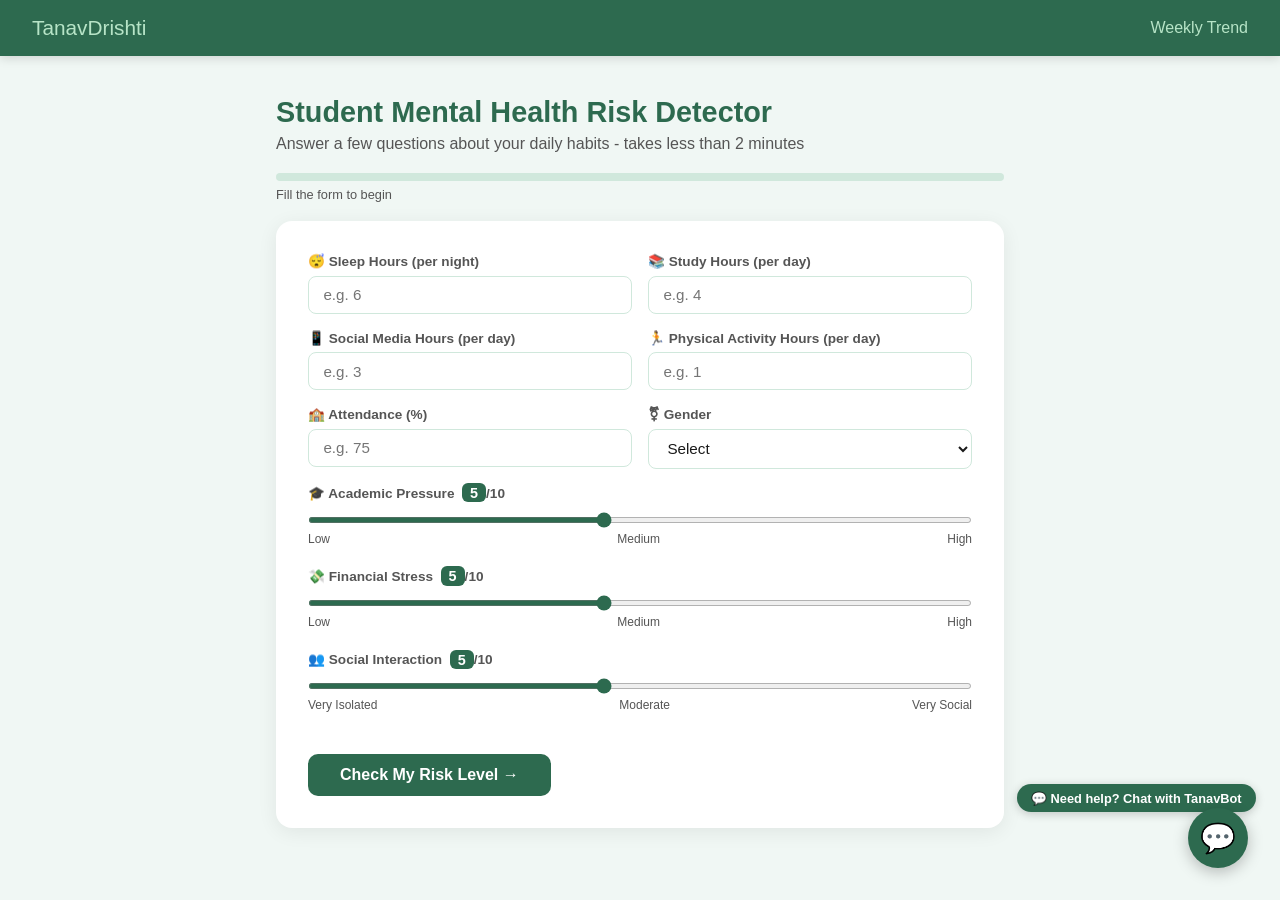
==== templates/index.html @ bfc94e2b "first" ====
<!DOCTYPE html>
<html lang="en">
<head>
  <meta charset="UTF-8">
  <meta name="viewport" content="width=device-width, initial-scale=1.0">
  <title>TanavDrishti - Student Mental Health</title>
  <link rel="stylesheet" href="/static/style.css">
</head>
<body>
  <nav>
    <span class="logo"><a href="/">TanavDrishti</a></span>
    <div class="nav-right">
      <a href="/trend">Weekly Trend</a>

    </div>
  </nav>

  <div class="container">
    <h1>Student Mental Health Risk Detector</h1>
    <p class="subtitle">Answer a few questions about your daily habits - takes less than 2 minutes</p>

    <!-- Progress Bar -->
    <div class="progress-wrap">
      <div class="progress-bar" id="progressBar" style="width:0%"></div>
    </div>
    <p class="progress-label" id="progressLabel">Fill the form to begin</p>

    <form action="/predict" method="POST" class="form-card" id="mainForm">

      <div class="form-row">
        <div class="form-group">
          <label>😴 Sleep Hours (per night)</label>
          <input type="number" name="sleep" min="1" max="12" step="0.5" placeholder="e.g. 6" required>
        </div>
        <div class="form-group">
          <label>📚 Study Hours (per day)</label>
          <input type="number" name="study" min="0" max="16" step="0.5" placeholder="e.g. 4" required>
        </div>
      </div>

      <div class="form-row">
        <div class="form-group">
          <label>📱 Social Media Hours (per day)</label>
          <input type="number" name="social_media" min="0" max="12" step="0.5" placeholder="e.g. 3" required>
        </div>
        <div class="form-group">
          <label>🏃 Physical Activity Hours (per day)</label>
          <input type="number" name="physical" min="0" max="8" step="0.5" placeholder="e.g. 1" required>
        </div>
      </div>

      <div class="form-row">
        <div class="form-group">
          <label>🏫 Attendance (%)</label>
          <input type="number" name="attendance" min="0" max="100" step="1" placeholder="e.g. 75" required>
        </div>
        <div class="form-group">
          <label>⚧ Gender</label>
          <select name="gender" required>
            <option value="">Select</option>
            <option value="1">Male</option>
            <option value="0">Female</option>
          </select>
        </div>
      </div>

      <div class="slider-group">
        <label>🎓 Academic Pressure &nbsp;<span class="slider-val" id="acad_val">5</span>/10</label>
        <input type="range" name="acad_pressure" min="1" max="10" value="5"
               oninput="document.getElementById('acad_val').textContent=this.value; updateProgress()">
        <div class="slider-labels"><span>Low</span><span>Medium</span><span>High</span></div>
      </div>

      <div class="slider-group">
        <label>💸 Financial Stress &nbsp;<span class="slider-val" id="fin_val">5</span>/10</label>
        <input type="range" name="fin_stress" min="1" max="10" value="5"
               oninput="document.getElementById('fin_val').textContent=this.value; updateProgress()">
        <div class="slider-labels"><span>Low</span><span>Medium</span><span>High</span></div>
      </div>

      <div class="slider-group">
        <label>👥 Social Interaction &nbsp;<span class="slider-val" id="social_val">5</span>/10</label>
        <input type="range" name="social_int" min="1" max="10" value="5"
               oninput="document.getElementById('social_val').textContent=this.value; updateProgress()">
        <div class="slider-labels"><span>Very Isolated</span><span>Moderate</span><span>Very Social</span></div>
      </div>

      <button type="submit" class="btn" id="submitBtn">
        <span id="btnText">Check My Risk Level →</span>
        <span id="btnSpinner" style="display:none">Analyzing... ⏳</span>
      </button>
    </form>
  </div>

  <!-- Chatbot -->
  <div class="chat-hint" onclick="toggleChat()">💬 Need help? Chat with TanavBot</div>
  <div class="chat-bubble" onclick="toggleChat()">💬</div>

  <div class="chat-box" id="chatBox">
    <div class="chat-header">
      <span>🤖 TanavBot - Mental Health Assistant</span>
      <span onclick="toggleChat()" style="cursor:pointer">✕</span>
    </div>
    <div class="chat-messages" id="chatMessages">
      <div class="bot-msg">Hi! I'm TanavBot 👋 I can help you with stress, sleep, anxiety and more. Click a topic below or type your question.</div>
      <div class="quick-replies" id="quickReplies">
        <button onclick="quickSend('I feel stressed')">😰 Feeling Stressed</button>
        <button onclick="quickSend('anxiety tips')">😟 Anxiety Help</button>
        <button onclick="quickSend('sleep tips')">😴 Sleep Tips</button>
        <button onclick="quickSend('exam stress')">📝 Exam Stress</button>
        <button onclick="quickSend('helpline')">🆘 Helpline Numbers</button>
        <button onclick="quickSend('focus tips')">🎯 Focus Tips</button>
      </div>
    </div>
    <div class="chat-input">
      <input type="text" id="chatInput" placeholder="Type a message..." onkeydown="if(event.key==='Enter') sendMsg()">
      <button onclick="sendMsg()">Send</button>
    </div>
  </div>

  <script>
    // Progress bar
    function updateProgress() {
      const inputs = document.querySelectorAll('#mainForm input[required], #mainForm select[required]');
      let filled = 0;
      inputs.forEach(i => { if (i.value !== '') filled++; });
      const pct = Math.round((filled / inputs.length) * 100);
      document.getElementById('progressBar').style.width = pct + '%';
      document.getElementById('progressLabel').textContent =
        pct === 100 ? 'All done! Ready to submit ✅' : `${filled} of ${inputs.length} fields filled`;
    }

    document.querySelectorAll('#mainForm input, #mainForm select').forEach(el => {
      el.addEventListener('input', updateProgress);
      el.addEventListener('change', updateProgress);
    });

    // Loading spinner
    document.getElementById('mainForm').addEventListener('submit', function() {
      document.getElementById('btnText').style.display = 'none';
      document.getElementById('btnSpinner').style.display = 'inline';
      document.getElementById('submitBtn').disabled = true;
    });

    // Typewriter effect for HTML content
    function typewriterHTML(el, html, speed = 8) {
      return new Promise(resolve => {
        const temp = document.createElement('div');
        temp.innerHTML = html;
        const fullText = temp.innerHTML;
        let i = 0;
        el.innerHTML = '';
        // Skip tag characters instantly, animate visible text chars only
        function nextChar() {
          if (i >= fullText.length) { resolve(); return; }
          // If we hit a tag, jump to end of tag
          if (fullText[i] === '<') {
            const close = fullText.indexOf('>', i);
            el.innerHTML = fullText.substring(0, close + 1);
            i = close + 1;
            setTimeout(nextChar, 1);
          } else {
            i++;
            el.innerHTML = fullText.substring(0, i);
            el.parentElement.scrollTop = el.parentElement.scrollHeight;
            setTimeout(nextChar, speed);
          }
        }
        nextChar();
      });
    }

    // Chatbot
    function toggleChat() {
      const box = document.getElementById('chatBox');
      const hint = document.querySelector('.chat-hint');
      const bubble = document.querySelector('.chat-bubble');
      const open = box.style.display === 'flex';
      box.style.display = open ? 'none' : 'flex';
      hint.style.display = open ? 'block' : 'none';
      bubble.style.display = open ? 'flex' : 'none';
    }

    function quickSend(msg) {
      document.getElementById('quickReplies').style.display = 'none';
      sendMsgText(msg);
    }

    async function sendMsg() {
      const input = document.getElementById('chatInput');
      sendMsgText(input.value.trim());
      input.value = '';
    }

    async function sendMsgText(msg) {
      if (!msg) return;
      document.getElementById('quickReplies').style.display = 'none';
      const msgs = document.getElementById('chatMessages');
      msgs.innerHTML += `<div class="user-msg">${msg}</div>`;
      msgs.innerHTML += `<div class="bot-msg typing">...</div>`;
      msgs.scrollTop = msgs.scrollHeight;

      const res = await fetch('/chat', {
        method: 'POST',
        headers: {'Content-Type': 'application/json'},
        body: JSON.stringify({message: msg})
      });
      const data = await res.json();
      document.querySelector('.typing').remove();

      let replyHtml, showQuick = false;
      if (data.reply.startsWith('SHOW_QUICK|')) {
        replyHtml = data.reply.replace('SHOW_QUICK|', '');
        showQuick = true;
      } else {
        replyHtml = data.reply;
      }

      // Create bot message bubble and typewriter-reveal it
      const bubble = document.createElement('div');
      bubble.className = 'bot-msg';
      msgs.appendChild(bubble);
      await typewriterHTML(bubble, replyHtml);

      if (showQuick) {
        const qr = document.getElementById('quickReplies');
        const newQR = qr.cloneNode(true);
        newQR.removeAttribute('id');
        newQR.style.display = 'flex';
        msgs.appendChild(newQR);
      }
      msgs.scrollTop = msgs.scrollHeight;
    }
  </script>
</body>
</html>
---- static/style.css ----
:root {
  --bg: #f0f7f4;
  --card: #ffffff;
  --text: #1a1a1a;
  --text2: #555;
  --border: #d0e8dc;
  --green: #2D6A4F;
  --green2: #1B4332;
  --green-light: #D8F3DC;
  --nav-bg: #2D6A4F;
}



* { margin: 0; padding: 0; box-sizing: border-box; }

body {
  font-family: 'Segoe UI', sans-serif;
  background: var(--bg);
  color: var(--text);
  transition: background 0.3s, color 0.3s;
}

/* Nav */
nav {
  background: var(--nav-bg);
  padding: 1rem 2rem;
  display: flex;
  justify-content: space-between;
  align-items: center;
  position: sticky;
  top: 0;
  z-index: 100;
  box-shadow: 0 2px 10px rgba(0,0,0,0.15);
}
nav .logo { color: white; font-size: 1.3rem; font-weight: 700; }
.nav-right { display: flex; align-items: center; gap: 1.2rem; }
nav a { color: #B7E4C7; text-decoration: none; font-weight: 500; }
nav a:hover { color: white; }


/* Container */
.container { max-width: 760px; margin: 2.5rem auto; padding: 0 1rem; }

h1 { font-size: 1.8rem; color: var(--green); margin-bottom: 0.4rem; }
h2 { font-size: 1.5rem; color: var(--green); margin-bottom: 0.5rem; }
h3 { margin: 1.5rem 0 0.8rem; color: var(--text); }
.subtitle { color: var(--text2); margin-bottom: 1.2rem; }

/* Progress */
.progress-wrap {
  background: var(--border);
  border-radius: 10px;
  height: 8px;
  margin-bottom: 0.4rem;
  overflow: hidden;
}
.progress-bar {
  height: 100%;
  background: var(--green);
  border-radius: 10px;
  transition: width 0.4s ease;
}
.progress-label { font-size: 0.8rem; color: var(--text2); margin-bottom: 1.2rem; }

/* Form */
.form-card {
  background: var(--card);
  border-radius: 16px;
  padding: 2rem;
  box-shadow: 0 4px 20px rgba(0,0,0,0.07);
}

.form-row {
  display: grid;
  grid-template-columns: 1fr 1fr;
  gap: 1rem;
  margin-bottom: 1rem;
}

.form-group { display: flex; flex-direction: column; gap: 0.4rem; }
.form-group.full { margin-bottom: 1rem; }

label { font-size: 0.85rem; font-weight: 600; color: var(--text2); }

input, select {
  padding: 0.6rem 0.9rem;
  border: 1.5px solid var(--border);
  border-radius: 8px;
  font-size: 0.95rem;
  outline: none;
  background: var(--card);
  color: var(--text);
  transition: border 0.2s;
}
input:focus, select:focus { border-color: var(--green); }

/* Sliders */
.slider-group { margin-bottom: 1.4rem; }
.slider-group label {
  display: block;
  font-size: 0.85rem;
  font-weight: 600;
  color: var(--text2);
  margin-bottom: 0.5rem;
}
.slider-val {
  background: var(--green);
  color: white;
  padding: 0.1rem 0.5rem;
  border-radius: 6px;
  font-size: 0.9rem;
}
.slider-group input[type="range"] {
  width: 100%;
  accent-color: var(--green);
  height: 6px;
  border: none;
  padding: 0;
  cursor: pointer;
}
.slider-labels {
  display: flex;
  justify-content: space-between;
  font-size: 0.75rem;
  color: var(--text2);
  margin-top: 0.3rem;
}

/* Buttons */
.btn {
  display: inline-block;
  background: var(--green);
  color: white;
  padding: 0.75rem 2rem;
  border: none;
  border-radius: 10px;
  font-size: 1rem;
  font-weight: 600;
  cursor: pointer;
  text-decoration: none;
  margin-top: 1.2rem;
  transition: background 0.2s;
}
.btn:hover { background: var(--green2); }
.btn:disabled { opacity: 0.7; cursor: not-allowed; }
.btn.outline {
  background: transparent;
  color: var(--green);
  border: 2px solid var(--green);
  margin-left: 0.6rem;
}
.btn.outline:hover { background: var(--green-light); }

/* Result */
.result-card {
  background: var(--card);
  border-radius: 16px;
  padding: 2.5rem;
  box-shadow: 0 4px 20px rgba(0,0,0,0.07);
  text-align: center;
}

.risk-badge {
  display: inline-block;
  font-size: 2rem;
  font-weight: 800;
  padding: 0.6rem 2.5rem;
  border-radius: 50px;
  margin: 1rem 0 1.5rem;
  letter-spacing: 2px;
}
.risk-badge.green  { background: #D8F3DC; color: #1B4332; }
.risk-badge.orange { background: #FFF3CD; color: #7d4e00; }
.risk-badge.red    { background: #FFE0E0; color: #8B0000; }

.helpline-box {
  background: #fff0f0;
  border: 2px solid #e74c3c;
  border-radius: 10px;
  padding: 1rem;
  margin: 1rem 0;
  font-size: 1rem;
  color: #8B0000;
  line-height: 1.8;
}

.suggestions {
  text-align: left;
  padding-left: 1.5rem;
  line-height: 2.2;
  color: var(--text);
}

.actions { margin-top: 1.5rem; }

/* Charts */
.chart-wrap {
  background: var(--card);
  border-radius: 16px;
  padding: 2rem;
  box-shadow: 0 4px 20px rgba(0,0,0,0.07);
  margin-top: 1rem;
}
.chart-wrap.small { max-height: 280px; padding: 1rem; }

/* Chatbot hint */
.chat-hint {
  position: fixed;
  bottom: 5.5rem;
  right: 1.5rem;
  background: var(--green);
  color: white;
  padding: 0.4rem 0.9rem;
  border-radius: 20px;
  font-size: 0.8rem;
  font-weight: 600;
  box-shadow: 0 2px 10px rgba(0,0,0,0.2);
  cursor: pointer;
  z-index: 997;
  animation: pulse 2s infinite;
}
@keyframes pulse {
  0%,100% { transform: scale(1); }
  50% { transform: scale(1.04); }
}

/* Chatbot */
.chat-bubble {
  position: fixed;
  bottom: 2rem;
  right: 2rem;
  background: var(--green);
  color: white;
  font-size: 1.8rem;
  width: 60px;
  height: 60px;
  border-radius: 50%;
  display: flex;
  align-items: center;
  justify-content: center;
  cursor: pointer;
  box-shadow: 0 4px 15px rgba(0,0,0,0.25);
  z-index: 999;
}

.chat-box {
  position: fixed;
  bottom: 6rem;
  right: 2rem;
  width: 340px;
  height: 460px;
  background: var(--card);
  border-radius: 16px;
  box-shadow: 0 8px 30px rgba(0,0,0,0.18);
  display: none;
  flex-direction: column;
  z-index: 998;
  overflow: hidden;
  border: 1px solid var(--border);
}

.chat-header {
  background: var(--green);
  color: white;
  padding: 0.9rem 1rem;
  font-weight: 700;
  display: flex;
  justify-content: space-between;
  align-items: center;
}

.chat-messages {
  flex: 1;
  padding: 1rem;
  overflow-y: auto;
  display: flex;
  flex-direction: column;
  gap: 0.6rem;
}

.bot-msg {
  background: var(--green-light);
  color: var(--text);
  padding: 0.65rem 0.9rem;
  border-radius: 12px 12px 12px 0;
  font-size: 0.88rem;
  max-width: 88%;
  line-height: 1.5;
}

.user-msg {
  background: var(--green);
  color: white;
  padding: 0.65rem 0.9rem;
  border-radius: 12px 12px 0 12px;
  font-size: 0.88rem;
  max-width: 88%;
  align-self: flex-end;
}

.typing { opacity: 0.6; font-style: italic; }

/* Quick replies */
.quick-replies {
  display: flex;
  flex-wrap: wrap;
  gap: 0.4rem;
  margin-top: 0.3rem;
}
.quick-replies button {
  background: var(--card);
  border: 1.5px solid var(--green);
  color: var(--green);
  border-radius: 20px;
  padding: 0.35rem 0.75rem;
  font-size: 0.78rem;
  cursor: pointer;
  font-weight: 600;
  transition: all 0.2s;
}
.quick-replies button:hover {
  background: var(--green);
  color: white;
}

.chat-input {
  display: flex;
  border-top: 1px solid var(--border);
  padding: 0.6rem;
  gap: 0.5rem;
}
.chat-input input {
  flex: 1;
  border: 1.5px solid var(--border);
  border-radius: 8px;
  padding: 0.5rem 0.7rem;
  font-size: 0.88rem;
  background: var(--card);
  color: var(--text);
}
.chat-input button {
  background: var(--green);
  color: white;
  border: none;
  border-radius: 8px;
  padding: 0.5rem 0.9rem;
  cursor: pointer;
  font-weight: 600;
}

/* Trend page */
.trend-chart-wrap {
  background: var(--card);
  border-radius: 16px;
  padding: 2rem;
  box-shadow: 0 4px 20px rgba(0,0,0,0.07);
  margin-top: 1rem;
}

/* Print */
@media print {
  nav, .chat-bubble, .chat-box, .chat-hint, .actions { display: none !important; }
  .result-card { box-shadow: none; }
}

@media (max-width: 768px) {
  nav { padding: 0.8rem 1rem; }
  nav .logo { font-size: 1.1rem; }
  .nav-right { gap: 0.8rem; }
  nav a { font-size: 0.9rem; }

  .container { margin: 1.2rem auto; padding: 0 0.8rem; }

  h1 { font-size: 1.4rem; }
  h2 { font-size: 1.2rem; }
  .subtitle { font-size: 0.9rem; }

  .form-card { padding: 1.2rem; border-radius: 12px; }
  .form-row { grid-template-columns: 1fr; gap: 0.8rem; }

  .slider-group { margin-bottom: 1.1rem; }

  .btn { padding: 0.65rem 1.4rem; font-size: 0.95rem; width: 100%; text-align: center; margin-left: 0; }
  .btn.outline { margin-left: 0; margin-top: 0.6rem; }
  .actions { display: flex; flex-direction: column; gap: 0.5rem; }
  .actions .btn { margin: 0; }

  .result-card { padding: 1.4rem 1rem; }
  .risk-badge { font-size: 1.4rem; padding: 0.5rem 1.5rem; }

  .chart-wrap { padding: 1rem; }
  .chart-wrap.small { max-height: 260px; }
  .chart-wrap.small canvas { max-height: 240px; }

  /* Chatbot - full screen on mobile */
  .chat-bubble { bottom: 1.2rem; right: 1.2rem; width: 52px; height: 52px; font-size: 1.5rem; }
  .chat-hint { bottom: 4.8rem; right: 1rem; font-size: 0.75rem; }
  .chat-box {
    width: 100vw;
    height: 70vh;
    bottom: 0;
    right: 0;
    border-radius: 16px 16px 0 0;
  }

  .suggestions { line-height: 2; }

  .trend-chart-wrap { padding: 1rem; }
}
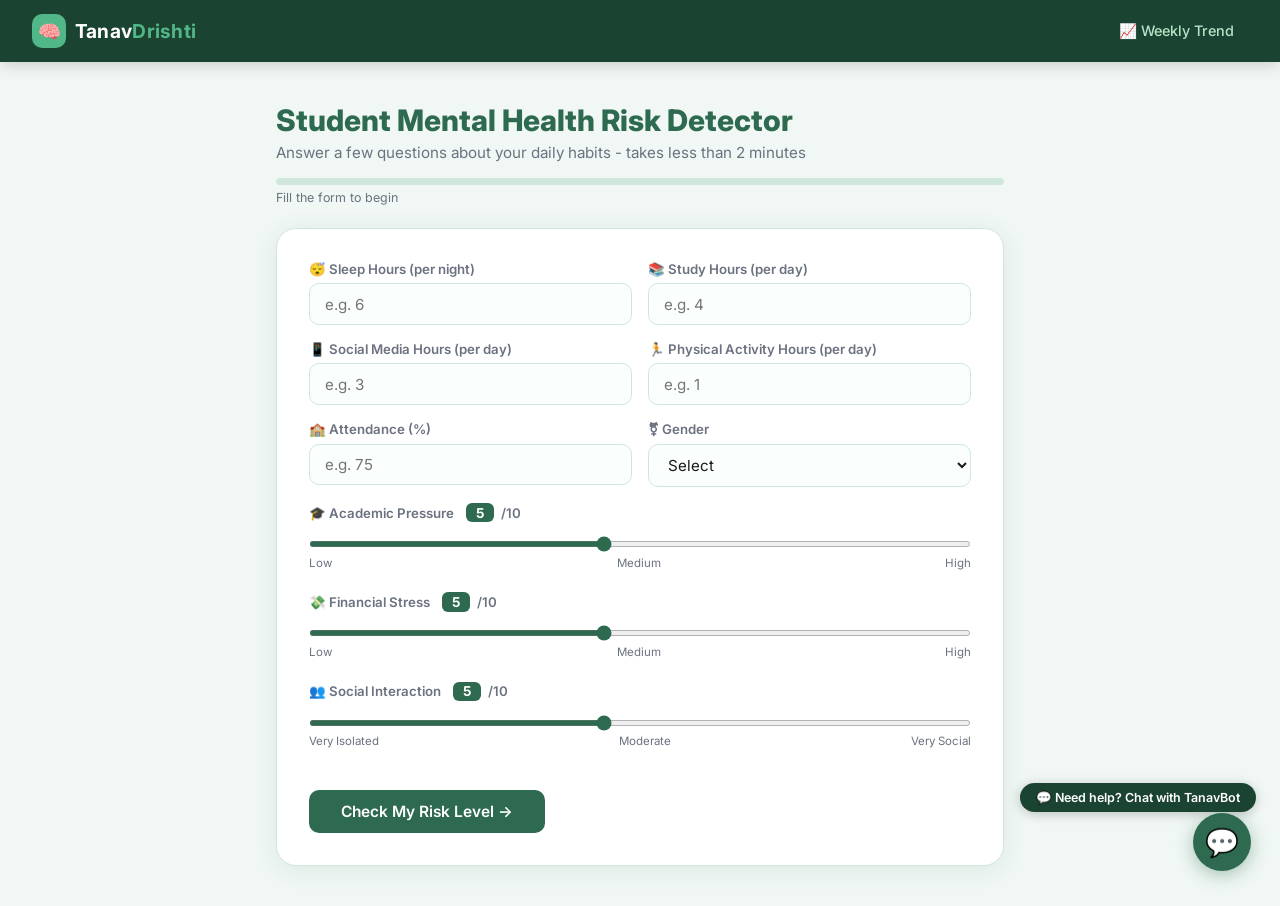
==== commit 58975095: "Update" ====
--- a/templates/index.html
+++ b/templates/index.html
@@ -8,10 +8,12 @@
 </head>
 <body>
   <nav>
-    <span class="logo"><a href="/">TanavDrishti</a></span>
+    <a href="/" class="nav-logo">
+      <div class="logo-icon">🧠</div>
+      <span class="logo-text">Tanav<span>Drishti</span></span>
+    </a>
     <div class="nav-right">
-      <a href="/trend">Weekly Trend</a>
-
+      <a href="/trend" class="nav-link">📈 Weekly Trend</a>
     </div>
   </nav>
 
@@ -175,10 +177,18 @@
       const box = document.getElementById('chatBox');
       const hint = document.querySelector('.chat-hint');
       const bubble = document.querySelector('.chat-bubble');
-      const open = box.style.display === 'flex';
-      box.style.display = open ? 'none' : 'flex';
-      hint.style.display = open ? 'block' : 'none';
-      bubble.style.display = open ? 'flex' : 'none';
+      const open = box.classList.contains('open');
+      if (open) {
+        box.classList.remove('open');
+        box.style.display = 'none';
+        hint.style.display = 'block';
+        bubble.style.display = 'flex';
+      } else {
+        box.classList.add('open');
+        box.style.display = 'flex';
+        hint.style.display = 'none';
+        bubble.style.display = 'none';
+      }
     }
 
     function quickSend(msg) {
--- a/static/style.css
+++ b/static/style.css
@@ -1,75 +1,134 @@
+@import url('https://fonts.googleapis.com/css2?family=Inter:wght@400;500;600;700;800&display=swap');
+
 :root {
   --bg: #f0f7f4;
   --card: #ffffff;
   --text: #1a1a1a;
-  --text2: #555;
+  --text2: #6b7280;
   --border: #d0e8dc;
   --green: #2D6A4F;
   --green2: #1B4332;
   --green-light: #D8F3DC;
-  --nav-bg: #2D6A4F;
-}
-
-
+  --green-mid: #52b788;
+  --nav-bg: #1B4332;
+  --shadow: 0 4px 24px rgba(45,106,79,0.10);
+}
 
 * { margin: 0; padding: 0; box-sizing: border-box; }
 
 body {
-  font-family: 'Segoe UI', sans-serif;
+  font-family: 'Inter', 'Segoe UI', sans-serif;
   background: var(--bg);
   color: var(--text);
-  transition: background 0.3s, color 0.3s;
-}
-
-/* Nav */
+}
+
+/* ── Navbar ──────────────────────────────────────────────── */
 nav {
   background: var(--nav-bg);
-  padding: 1rem 2rem;
+  padding: 0 2rem;
+  height: 62px;
   display: flex;
   justify-content: space-between;
   align-items: center;
   position: sticky;
   top: 0;
   z-index: 100;
-  box-shadow: 0 2px 10px rgba(0,0,0,0.15);
-}
-nav .logo { color: white; font-size: 1.3rem; font-weight: 700; }
-.nav-right { display: flex; align-items: center; gap: 1.2rem; }
-nav a { color: #B7E4C7; text-decoration: none; font-weight: 500; }
-nav a:hover { color: white; }
-
-
-/* Container */
+  box-shadow: 0 2px 16px rgba(0,0,0,0.18);
+}
+
+.nav-logo {
+  display: flex;
+  align-items: center;
+  gap: 0.55rem;
+  text-decoration: none;
+}
+.nav-logo .logo-icon {
+  background: var(--green-mid);
+  border-radius: 10px;
+  width: 34px;
+  height: 34px;
+  display: flex;
+  align-items: center;
+  justify-content: center;
+  font-size: 1.15rem;
+}
+.nav-logo .logo-text {
+  color: white;
+  font-size: 1.2rem;
+  font-weight: 700;
+  letter-spacing: 0.3px;
+}
+.nav-logo .logo-text span {
+  color: var(--green-mid);
+}
+
+.nav-right {
+  display: flex;
+  align-items: center;
+  gap: 0.4rem;
+}
+.nav-link {
+  color: #B7E4C7;
+  text-decoration: none;
+  font-weight: 500;
+  font-size: 0.9rem;
+  padding: 0.4rem 0.9rem;
+  border-radius: 8px;
+  transition: background 0.18s, color 0.18s;
+}
+.nav-link:hover {
+  background: rgba(255,255,255,0.12);
+  color: white;
+}
+.nav-link.active {
+  background: var(--green-mid);
+  color: white;
+}
+
+/* ── Container ───────────────────────────────────────────── */
 .container { max-width: 760px; margin: 2.5rem auto; padding: 0 1rem; }
 
-h1 { font-size: 1.8rem; color: var(--green); margin-bottom: 0.4rem; }
-h2 { font-size: 1.5rem; color: var(--green); margin-bottom: 0.5rem; }
-h3 { margin: 1.5rem 0 0.8rem; color: var(--text); }
-.subtitle { color: var(--text2); margin-bottom: 1.2rem; }
-
-/* Progress */
+/* ── Page header ─────────────────────────────────────────── */
+.page-header { margin-bottom: 1.6rem; }
+h1 { font-size: 1.85rem; color: var(--green); font-weight: 800; margin-bottom: 0.3rem; }
+h2 { font-size: 1.5rem; color: var(--green); font-weight: 700; margin-bottom: 0.5rem; }
+h3 { margin: 1.5rem 0 0.8rem; color: var(--text); font-weight: 600; }
+.subtitle { color: var(--text2); font-size: 0.95rem; }
+
+/* ── Progress ────────────────────────────────────────────── */
 .progress-wrap {
   background: var(--border);
   border-radius: 10px;
-  height: 8px;
-  margin-bottom: 0.4rem;
+  height: 7px;
+  margin: 1rem 0 0.35rem;
   overflow: hidden;
 }
 .progress-bar {
   height: 100%;
-  background: var(--green);
+  background: linear-gradient(90deg, var(--green-mid), var(--green));
   border-radius: 10px;
   transition: width 0.4s ease;
 }
-.progress-label { font-size: 0.8rem; color: var(--text2); margin-bottom: 1.2rem; }
-
-/* Form */
+.progress-label { font-size: 0.78rem; color: var(--text2); margin-bottom: 1.4rem; }
+
+/* ── Form card ───────────────────────────────────────────── */
 .form-card {
   background: var(--card);
-  border-radius: 16px;
+  border-radius: 20px;
   padding: 2rem;
-  box-shadow: 0 4px 20px rgba(0,0,0,0.07);
-}
+  box-shadow: var(--shadow);
+  border: 1px solid var(--border);
+}
+
+.form-section-title {
+  font-size: 0.7rem;
+  font-weight: 700;
+  text-transform: uppercase;
+  letter-spacing: 1px;
+  color: var(--green-mid);
+  margin: 1.4rem 0 0.8rem;
+}
+.form-section-title:first-child { margin-top: 0; }
 
 .form-row {
   display: grid;
@@ -79,37 +138,45 @@
 }
 
 .form-group { display: flex; flex-direction: column; gap: 0.4rem; }
-.form-group.full { margin-bottom: 1rem; }
-
-label { font-size: 0.85rem; font-weight: 600; color: var(--text2); }
+
+label { font-size: 0.83rem; font-weight: 600; color: var(--text2); }
 
 input, select {
-  padding: 0.6rem 0.9rem;
+  padding: 0.65rem 0.95rem;
   border: 1.5px solid var(--border);
-  border-radius: 8px;
+  border-radius: 10px;
   font-size: 0.95rem;
+  font-family: inherit;
   outline: none;
-  background: var(--card);
+  background: #fafffe;
   color: var(--text);
-  transition: border 0.2s;
-}
-input:focus, select:focus { border-color: var(--green); }
-
-/* Sliders */
+  transition: border 0.2s, box-shadow 0.2s;
+}
+input:focus, select:focus {
+  border-color: var(--green-mid);
+  box-shadow: 0 0 0 3px rgba(82,183,136,0.15);
+}
+
+/* ── Sliders ─────────────────────────────────────────────── */
 .slider-group { margin-bottom: 1.4rem; }
 .slider-group label {
-  display: block;
-  font-size: 0.85rem;
+  display: flex;
+  align-items: center;
+  gap: 0.4rem;
+  font-size: 0.83rem;
   font-weight: 600;
   color: var(--text2);
-  margin-bottom: 0.5rem;
+  margin-bottom: 0.55rem;
 }
 .slider-val {
   background: var(--green);
   color: white;
-  padding: 0.1rem 0.5rem;
+  padding: 0.1rem 0.55rem;
   border-radius: 6px;
-  font-size: 0.9rem;
+  font-size: 0.85rem;
+  font-weight: 700;
+  min-width: 28px;
+  text-align: center;
 }
 .slider-group input[type="range"] {
   width: 100%;
@@ -122,12 +189,12 @@
 .slider-labels {
   display: flex;
   justify-content: space-between;
-  font-size: 0.75rem;
+  font-size: 0.72rem;
   color: var(--text2);
   margin-top: 0.3rem;
 }
 
-/* Buttons */
+/* ── Buttons ─────────────────────────────────────────────── */
 .btn {
   display: inline-block;
   background: var(--green);
@@ -135,54 +202,58 @@
   padding: 0.75rem 2rem;
   border: none;
   border-radius: 10px;
-  font-size: 1rem;
+  font-size: 0.97rem;
   font-weight: 600;
+  font-family: inherit;
   cursor: pointer;
   text-decoration: none;
   margin-top: 1.2rem;
-  transition: background 0.2s;
-}
-.btn:hover { background: var(--green2); }
-.btn:disabled { opacity: 0.7; cursor: not-allowed; }
+  transition: background 0.2s, transform 0.15s;
+}
+.btn:hover { background: var(--green2); transform: translateY(-1px); }
+.btn:active { transform: translateY(0); }
+.btn:disabled { opacity: 0.7; cursor: not-allowed; transform: none; }
 .btn.outline {
   background: transparent;
   color: var(--green);
   border: 2px solid var(--green);
   margin-left: 0.6rem;
 }
-.btn.outline:hover { background: var(--green-light); }
-
-/* Result */
+.btn.outline:hover { background: var(--green-light); transform: translateY(-1px); }
+
+/* ── Result ──────────────────────────────────────────────── */
 .result-card {
   background: var(--card);
-  border-radius: 16px;
+  border-radius: 20px;
   padding: 2.5rem;
-  box-shadow: 0 4px 20px rgba(0,0,0,0.07);
+  box-shadow: var(--shadow);
+  border: 1px solid var(--border);
   text-align: center;
 }
 
 .risk-badge {
   display: inline-block;
-  font-size: 2rem;
+  font-size: 1.8rem;
   font-weight: 800;
-  padding: 0.6rem 2.5rem;
+  padding: 0.65rem 2.5rem;
   border-radius: 50px;
   margin: 1rem 0 1.5rem;
-  letter-spacing: 2px;
-}
-.risk-badge.green  { background: #D8F3DC; color: #1B4332; }
-.risk-badge.orange { background: #FFF3CD; color: #7d4e00; }
-.risk-badge.red    { background: #FFE0E0; color: #8B0000; }
+  letter-spacing: 1.5px;
+}
+.risk-badge.green  { background: #D8F3DC; color: #1B4332; border: 2px solid #95d5b2; }
+.risk-badge.orange { background: #FFF3CD; color: #7d4e00; border: 2px solid #ffd166; }
+.risk-badge.red    { background: #FFE0E0; color: #8B0000; border: 2px solid #f4a5a5; }
 
 .helpline-box {
-  background: #fff0f0;
-  border: 2px solid #e74c3c;
-  border-radius: 10px;
-  padding: 1rem;
+  background: #fff5f5;
+  border: 1.5px solid #f4a5a5;
+  border-radius: 12px;
+  padding: 1rem 1.2rem;
   margin: 1rem 0;
-  font-size: 1rem;
+  font-size: 0.95rem;
   color: #8B0000;
-  line-height: 1.8;
+  line-height: 1.9;
+  text-align: left;
 }
 
 .suggestions {
@@ -191,84 +262,109 @@
   line-height: 2.2;
   color: var(--text);
 }
-
-.actions { margin-top: 1.5rem; }
-
-/* Charts */
+.suggestions li { margin-bottom: 0.2rem; }
+
+.actions { margin-top: 1.5rem; display: flex; flex-wrap: wrap; gap: 0.6rem; justify-content: center; }
+.actions .btn { margin-top: 0; }
+
+/* ── Charts ──────────────────────────────────────────────── */
 .chart-wrap {
   background: var(--card);
   border-radius: 16px;
   padding: 2rem;
-  box-shadow: 0 4px 20px rgba(0,0,0,0.07);
+  box-shadow: var(--shadow);
+  border: 1px solid var(--border);
   margin-top: 1rem;
 }
-.chart-wrap.small { max-height: 280px; padding: 1rem; }
-
-/* Chatbot hint */
+.chart-wrap.small { max-height: 290px; padding: 1rem; }
+
+/* ── Chatbot hint ────────────────────────────────────────── */
 .chat-hint {
   position: fixed;
   bottom: 5.5rem;
   right: 1.5rem;
-  background: var(--green);
-  color: white;
-  padding: 0.4rem 0.9rem;
+  background: var(--green2);
+  color: white;
+  padding: 0.45rem 1rem;
   border-radius: 20px;
-  font-size: 0.8rem;
+  font-size: 0.78rem;
   font-weight: 600;
-  box-shadow: 0 2px 10px rgba(0,0,0,0.2);
+  box-shadow: 0 2px 12px rgba(0,0,0,0.22);
   cursor: pointer;
   z-index: 997;
-  animation: pulse 2s infinite;
+  animation: pulse 2.5s infinite;
 }
 @keyframes pulse {
-  0%,100% { transform: scale(1); }
-  50% { transform: scale(1.04); }
-}
-
-/* Chatbot */
+  0%,100% { transform: scale(1); box-shadow: 0 2px 12px rgba(0,0,0,0.22); }
+  50% { transform: scale(1.05); box-shadow: 0 4px 18px rgba(45,106,79,0.35); }
+}
+
+/* ── Chatbot bubble ──────────────────────────────────────── */
 .chat-bubble {
   position: fixed;
-  bottom: 2rem;
-  right: 2rem;
+  bottom: 1.8rem;
+  right: 1.8rem;
   background: var(--green);
   color: white;
-  font-size: 1.8rem;
-  width: 60px;
-  height: 60px;
+  font-size: 1.7rem;
+  width: 58px;
+  height: 58px;
   border-radius: 50%;
   display: flex;
   align-items: center;
   justify-content: center;
   cursor: pointer;
-  box-shadow: 0 4px 15px rgba(0,0,0,0.25);
+  box-shadow: 0 4px 18px rgba(45,106,79,0.38);
   z-index: 999;
-}
-
+  transition: transform 0.2s;
+}
+.chat-bubble:hover { transform: scale(1.08); }
+
+/* ── Chat box ────────────────────────────────────────────── */
 .chat-box {
   position: fixed;
   bottom: 6rem;
-  right: 2rem;
+  right: 1.8rem;
   width: 340px;
-  height: 460px;
+  height: 470px;
   background: var(--card);
-  border-radius: 16px;
-  box-shadow: 0 8px 30px rgba(0,0,0,0.18);
+  border-radius: 18px;
+  box-shadow: 0 10px 40px rgba(0,0,0,0.16);
   display: none;
   flex-direction: column;
   z-index: 998;
   overflow: hidden;
   border: 1px solid var(--border);
 }
+.chat-box.open {
+  display: flex;
+}
 
 .chat-header {
-  background: var(--green);
-  color: white;
-  padding: 0.9rem 1rem;
+  background: linear-gradient(135deg, var(--green2), var(--green));
+  color: white;
+  padding: 0.9rem 1.1rem;
   font-weight: 700;
+  font-size: 0.95rem;
   display: flex;
   justify-content: space-between;
   align-items: center;
 }
+.chat-header .close-btn {
+  background: rgba(255,255,255,0.18);
+  border: none;
+  color: white;
+  width: 26px;
+  height: 26px;
+  border-radius: 50%;
+  cursor: pointer;
+  font-size: 0.9rem;
+  display: flex;
+  align-items: center;
+  justify-content: center;
+  transition: background 0.2s;
+}
+.chat-header .close-btn:hover { background: rgba(255,255,255,0.32); }
 
 .chat-messages {
   flex: 1;
@@ -277,134 +373,149 @@
   display: flex;
   flex-direction: column;
   gap: 0.6rem;
+  background: #f7fbf9;
 }
 
 .bot-msg {
-  background: var(--green-light);
+  background: white;
   color: var(--text);
-  padding: 0.65rem 0.9rem;
-  border-radius: 12px 12px 12px 0;
-  font-size: 0.88rem;
-  max-width: 88%;
-  line-height: 1.5;
+  padding: 0.7rem 0.95rem;
+  border-radius: 4px 14px 14px 14px;
+  font-size: 0.87rem;
+  max-width: 90%;
+  line-height: 1.55;
+  box-shadow: 0 1px 4px rgba(0,0,0,0.07);
+  border: 1px solid var(--border);
 }
 
 .user-msg {
   background: var(--green);
   color: white;
-  padding: 0.65rem 0.9rem;
-  border-radius: 12px 12px 0 12px;
-  font-size: 0.88rem;
-  max-width: 88%;
+  padding: 0.7rem 0.95rem;
+  border-radius: 14px 14px 4px 14px;
+  font-size: 0.87rem;
+  max-width: 85%;
   align-self: flex-end;
-}
-
-.typing { opacity: 0.6; font-style: italic; }
-
-/* Quick replies */
+  box-shadow: 0 1px 6px rgba(45,106,79,0.25);
+}
+
+.typing { opacity: 0.55; font-style: italic; }
+
+/* ── Quick replies ───────────────────────────────────────── */
 .quick-replies {
   display: flex;
   flex-wrap: wrap;
   gap: 0.4rem;
-  margin-top: 0.3rem;
+  margin-top: 0.4rem;
 }
 .quick-replies button {
-  background: var(--card);
-  border: 1.5px solid var(--green);
+  background: white;
+  border: 1.5px solid var(--green-mid);
   color: var(--green);
   border-radius: 20px;
-  padding: 0.35rem 0.75rem;
-  font-size: 0.78rem;
+  padding: 0.32rem 0.8rem;
+  font-size: 0.77rem;
   cursor: pointer;
   font-weight: 600;
-  transition: all 0.2s;
+  font-family: inherit;
+  transition: all 0.18s;
 }
 .quick-replies button:hover {
   background: var(--green);
   color: white;
-}
-
+  border-color: var(--green);
+}
+
+/* ── Chat input ──────────────────────────────────────────── */
 .chat-input {
   display: flex;
   border-top: 1px solid var(--border);
   padding: 0.6rem;
   gap: 0.5rem;
+  background: white;
 }
 .chat-input input {
   flex: 1;
   border: 1.5px solid var(--border);
-  border-radius: 8px;
-  padding: 0.5rem 0.7rem;
-  font-size: 0.88rem;
-  background: var(--card);
+  border-radius: 10px;
+  padding: 0.5rem 0.8rem;
+  font-size: 0.87rem;
+  background: #fafffe;
   color: var(--text);
+  font-family: inherit;
+}
+.chat-input input:focus {
+  border-color: var(--green-mid);
+  box-shadow: 0 0 0 2px rgba(82,183,136,0.15);
 }
 .chat-input button {
   background: var(--green);
   color: white;
   border: none;
-  border-radius: 8px;
-  padding: 0.5rem 0.9rem;
+  border-radius: 10px;
+  padding: 0.5rem 1rem;
   cursor: pointer;
   font-weight: 600;
-}
-
-/* Trend page */
+  font-family: inherit;
+  font-size: 0.87rem;
+  transition: background 0.18s;
+}
+.chat-input button:hover { background: var(--green2); }
+
+/* ── Trend page ──────────────────────────────────────────── */
 .trend-chart-wrap {
   background: var(--card);
   border-radius: 16px;
   padding: 2rem;
-  box-shadow: 0 4px 20px rgba(0,0,0,0.07);
+  box-shadow: var(--shadow);
+  border: 1px solid var(--border);
   margin-top: 1rem;
 }
 
-/* Print */
+/* ── Print ───────────────────────────────────────────────── */
 @media print {
   nav, .chat-bubble, .chat-box, .chat-hint, .actions { display: none !important; }
-  .result-card { box-shadow: none; }
-}
-
+  .result-card { box-shadow: none; border: 1px solid #ccc; }
+}
+
+/* ── Mobile ──────────────────────────────────────────────── */
 @media (max-width: 768px) {
-  nav { padding: 0.8rem 1rem; }
-  nav .logo { font-size: 1.1rem; }
-  .nav-right { gap: 0.8rem; }
-  nav a { font-size: 0.9rem; }
+  nav { padding: 0 1rem; height: 56px; }
+  .nav-logo .logo-text { font-size: 1.05rem; }
+  .nav-logo .logo-icon { width: 30px; height: 30px; font-size: 1rem; }
+  .nav-link { font-size: 0.85rem; padding: 0.35rem 0.7rem; }
 
   .container { margin: 1.2rem auto; padding: 0 0.8rem; }
 
   h1 { font-size: 1.4rem; }
   h2 { font-size: 1.2rem; }
-  .subtitle { font-size: 0.9rem; }
-
-  .form-card { padding: 1.2rem; border-radius: 12px; }
+  .subtitle { font-size: 0.88rem; }
+
+  .form-card { padding: 1.2rem; border-radius: 14px; }
   .form-row { grid-template-columns: 1fr; gap: 0.8rem; }
-
   .slider-group { margin-bottom: 1.1rem; }
 
-  .btn { padding: 0.65rem 1.4rem; font-size: 0.95rem; width: 100%; text-align: center; margin-left: 0; }
-  .btn.outline { margin-left: 0; margin-top: 0.6rem; }
-  .actions { display: flex; flex-direction: column; gap: 0.5rem; }
-  .actions .btn { margin: 0; }
+  .btn { padding: 0.65rem 1.4rem; font-size: 0.93rem; }
+  .actions { flex-direction: column; }
+  .actions .btn { width: 100%; text-align: center; margin-left: 0; }
 
   .result-card { padding: 1.4rem 1rem; }
-  .risk-badge { font-size: 1.4rem; padding: 0.5rem 1.5rem; }
-
-  .chart-wrap { padding: 1rem; }
+  .risk-badge { font-size: 1.3rem; padding: 0.5rem 1.4rem; }
+
+  .chart-wrap { padding: 0.8rem; }
   .chart-wrap.small { max-height: 260px; }
   .chart-wrap.small canvas { max-height: 240px; }
 
-  /* Chatbot - full screen on mobile */
   .chat-bubble { bottom: 1.2rem; right: 1.2rem; width: 52px; height: 52px; font-size: 1.5rem; }
-  .chat-hint { bottom: 4.8rem; right: 1rem; font-size: 0.75rem; }
+  .chat-hint { bottom: 4.6rem; right: 1rem; font-size: 0.74rem; }
   .chat-box {
     width: 100vw;
-    height: 70vh;
+    height: 72vh;
     bottom: 0;
     right: 0;
-    border-radius: 16px 16px 0 0;
+    border-radius: 18px 18px 0 0;
   }
 
   .suggestions { line-height: 2; }
-
   .trend-chart-wrap { padding: 1rem; }
-}+}
